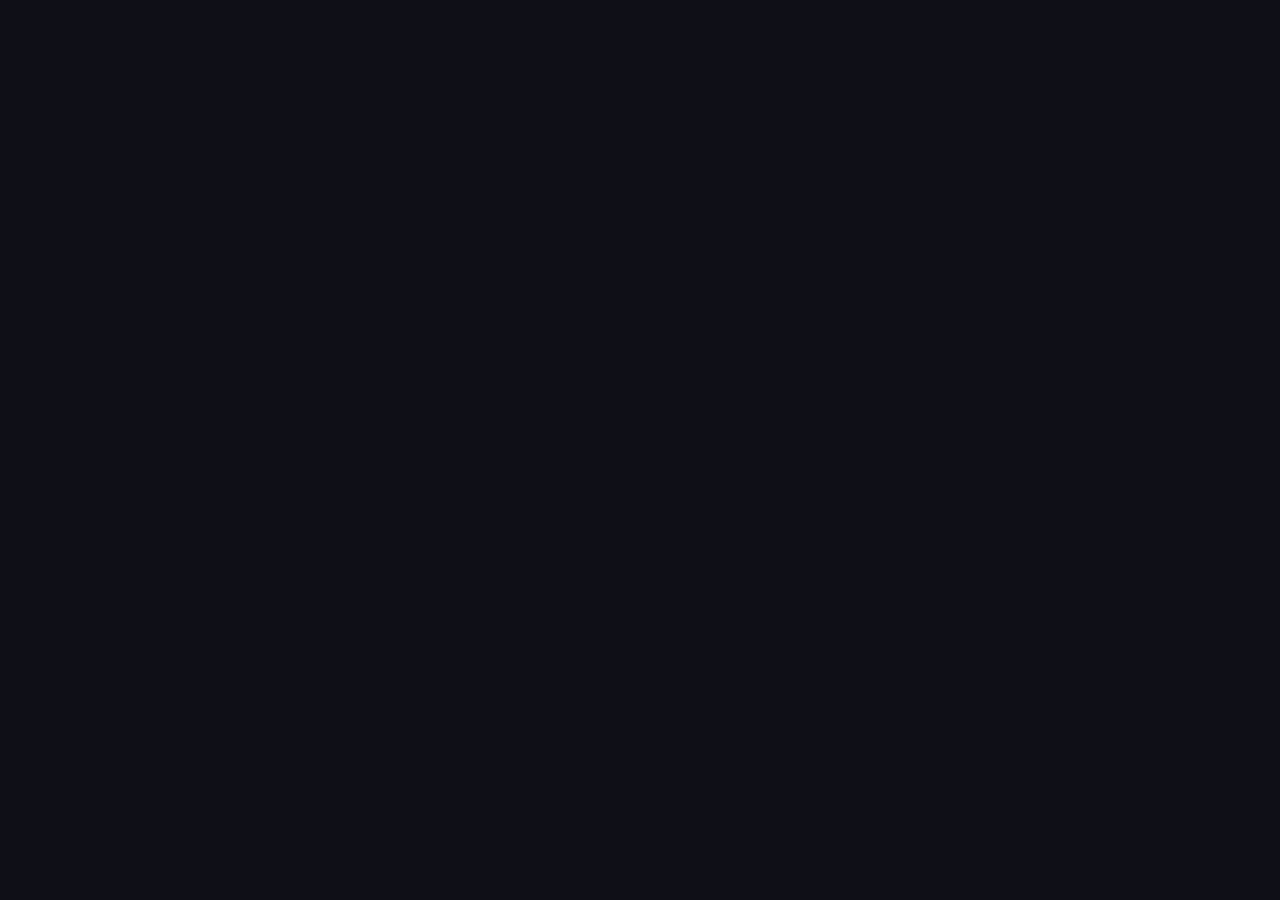
==== index.html @ 16b5cb61 "." ====
<!doctype html><html lang="en"><head><meta charset="utf-8"/><link rel="icon" href="/favicon.ico"/><meta name="viewport" content="width=device-width,initial-scale=1"/><meta name="theme-color" content="#000000"/><meta name="description" content="Web site created using create-react-app"/><link rel="apple-touch-icon" href="/logo192.png"/><link rel="manifest" href="/manifest.json"/><title>React App</title><script defer="defer" src="/static/js/main.2c284372.js"></script><link href="/static/css/main.1b2a4730.css" rel="stylesheet"></head><body><noscript>You need to enable JavaScript to run this app.</noscript><div id="root"></div></body></html>
---- static/css/main.1b2a4730.css ----
body{-webkit-font-smoothing:antialiased;-moz-osx-font-smoothing:grayscale;background:#0e0f17;color:#eee;font-family:-apple-system,BlinkMacSystemFont,Segoe UI,Roboto,Oxygen,Ubuntu,Cantarell,Fira Sans,Droid Sans,Helvetica Neue,sans-serif;margin:0}code{font-family:source-code-pro,Menlo,Monaco,Consolas,Courier New,monospace}*{box-sizing:border-box;margin:0;padding:0}.App{height:100vh;overflow:hidden;width:100vw}.loading-container{align-items:center;background:#0e0f17;color:#b0b3cc;display:flex;height:100vh;justify-content:center}.loading-content{text-align:center}.loading-icon{font-size:2.5rem;margin-bottom:16px}.loading-text{font-size:1rem}::-webkit-scrollbar{height:6px;width:6px}::-webkit-scrollbar-track{background:#1a1b28}::-webkit-scrollbar-thumb{background:#4a4d66;border-radius:4px}::-webkit-scrollbar-thumb:hover{background:#63678a}
/*# sourceMappingURL=main.1b2a4730.css.map*/
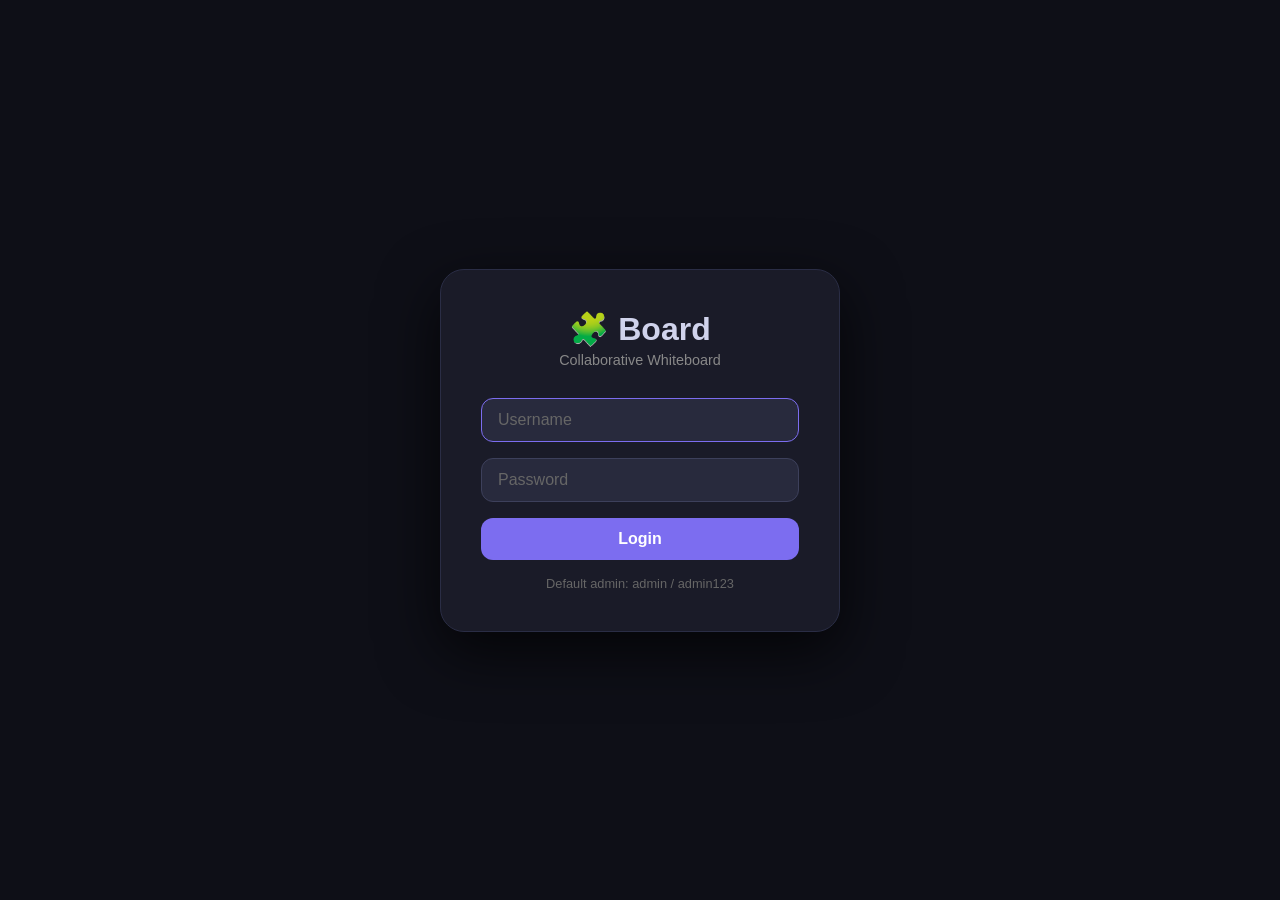
==== commit df9b4a1b: "." ====
--- a/index.html
+++ b/index.html
@@ -1 +1 @@
-<!doctype html><html lang="en"><head><meta charset="utf-8"/><link rel="icon" href="/favicon.ico"/><meta name="viewport" content="width=device-width,initial-scale=1"/><meta name="theme-color" content="#000000"/><meta name="description" content="Web site created using create-react-app"/><link rel="apple-touch-icon" href="/logo192.png"/><link rel="manifest" href="/manifest.json"/><title>React App</title><script defer="defer" src="/static/js/main.2c284372.js"></script><link href="/static/css/main.1b2a4730.css" rel="stylesheet"></head><body><noscript>You need to enable JavaScript to run this app.</noscript><div id="root"></div></body></html>+<!doctype html><html lang="en"><head><meta charset="utf-8"/><link rel="icon" href="/favicon.ico"/><meta name="viewport" content="width=device-width,initial-scale=1"/><meta name="theme-color" content="#000000"/><meta name="description" content="Web site created using create-react-app"/><link rel="apple-touch-icon" href="/logo192.png"/><link rel="manifest" href="/manifest.json"/><title>React App</title><script defer="defer" src="/static/js/main.381ca0ef.js"></script><link href="/static/css/main.1b2a4730.css" rel="stylesheet"></head><body><noscript>You need to enable JavaScript to run this app.</noscript><div id="root"></div></body></html>
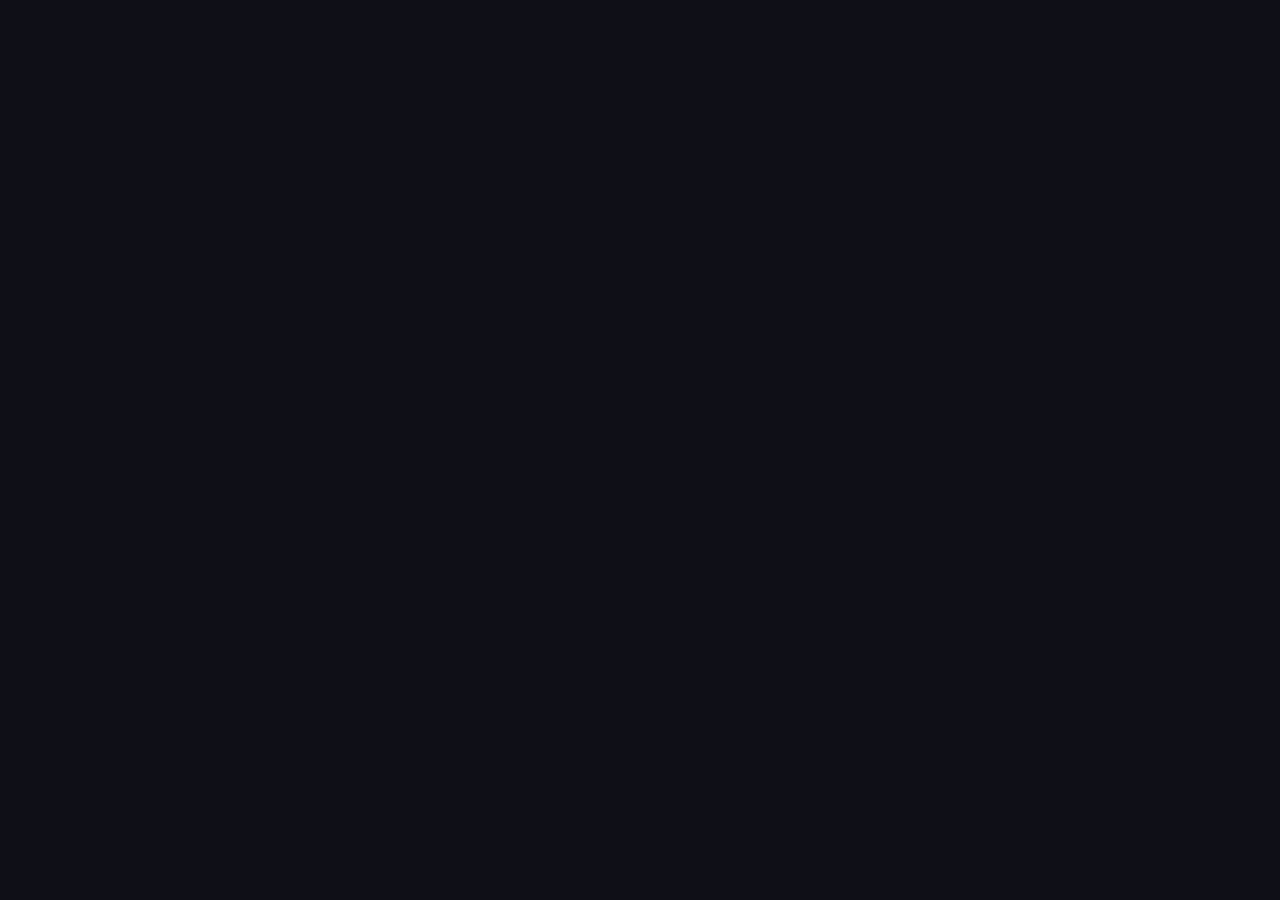
==== commit c16d5eb5: "." ====
--- a/index.html
+++ b/index.html
@@ -1 +1 @@
-<!doctype html><html lang="en"><head><meta charset="utf-8"/><link rel="icon" href="/favicon.ico"/><meta name="viewport" content="width=device-width,initial-scale=1"/><meta name="theme-color" content="#000000"/><meta name="description" content="Web site created using create-react-app"/><link rel="apple-touch-icon" href="/logo192.png"/><link rel="manifest" href="/manifest.json"/><title>React App</title><script defer="defer" src="/static/js/main.381ca0ef.js"></script><link href="/static/css/main.1b2a4730.css" rel="stylesheet"></head><body><noscript>You need to enable JavaScript to run this app.</noscript><div id="root"></div></body></html>+<!doctype html><html lang="en"><head><meta charset="utf-8"/><link rel="icon" href="/favicon.ico"/><meta name="viewport" content="width=device-width,initial-scale=1"/><meta name="theme-color" content="#000000"/><meta name="description" content="Web site created using create-react-app"/><link rel="apple-touch-icon" href="/logo192.png"/><link rel="manifest" href="/manifest.json"/><title>React App</title><script defer="defer" src="/static/js/main.7bbbef00.js"></script><link href="/static/css/main.1b2a4730.css" rel="stylesheet"></head><body><noscript>You need to enable JavaScript to run this app.</noscript><div id="root"></div></body></html>
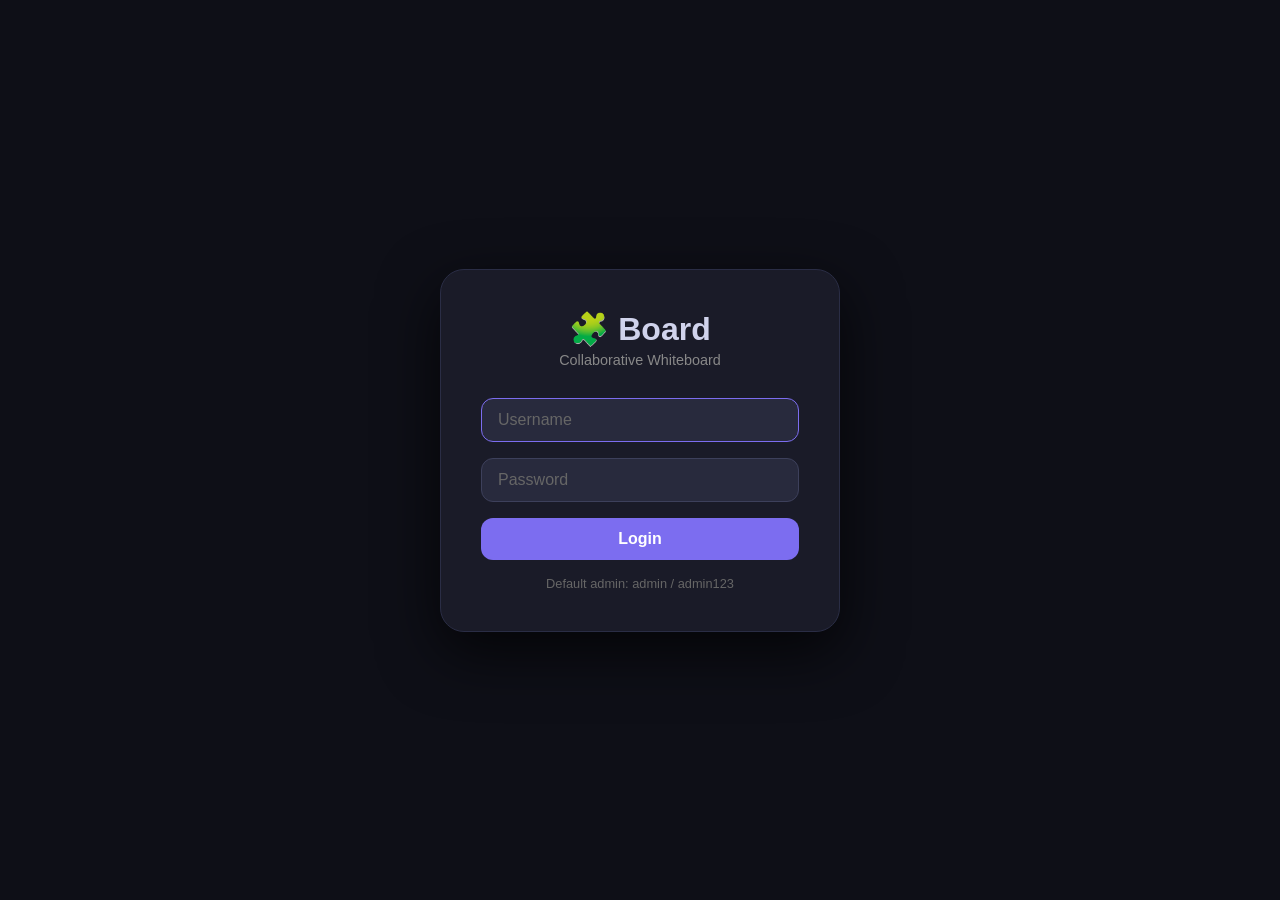
==== commit b86d0ff1: "." ====
--- a/index.html
+++ b/index.html
@@ -1 +1 @@
-<!doctype html><html lang="en"><head><meta charset="utf-8"/><link rel="icon" href="/favicon.ico"/><meta name="viewport" content="width=device-width,initial-scale=1"/><meta name="theme-color" content="#000000"/><meta name="description" content="Web site created using create-react-app"/><link rel="apple-touch-icon" href="/logo192.png"/><link rel="manifest" href="/manifest.json"/><title>React App</title><script defer="defer" src="/static/js/main.7bbbef00.js"></script><link href="/static/css/main.1b2a4730.css" rel="stylesheet"></head><body><noscript>You need to enable JavaScript to run this app.</noscript><div id="root"></div></body></html>+<!doctype html><html lang="en"><head><meta charset="utf-8"/><link rel="icon" href="/favicon.ico"/><meta name="viewport" content="width=device-width,initial-scale=1"/><meta name="theme-color" content="#000000"/><meta name="description" content="Web site created using create-react-app"/><link rel="apple-touch-icon" href="/logo192.png"/><link rel="manifest" href="/manifest.json"/><title>React App</title><script defer="defer" src="/static/js/main.3dad8aea.js"></script><link href="/static/css/main.1b2a4730.css" rel="stylesheet"></head><body><noscript>You need to enable JavaScript to run this app.</noscript><div id="root"></div></body></html>
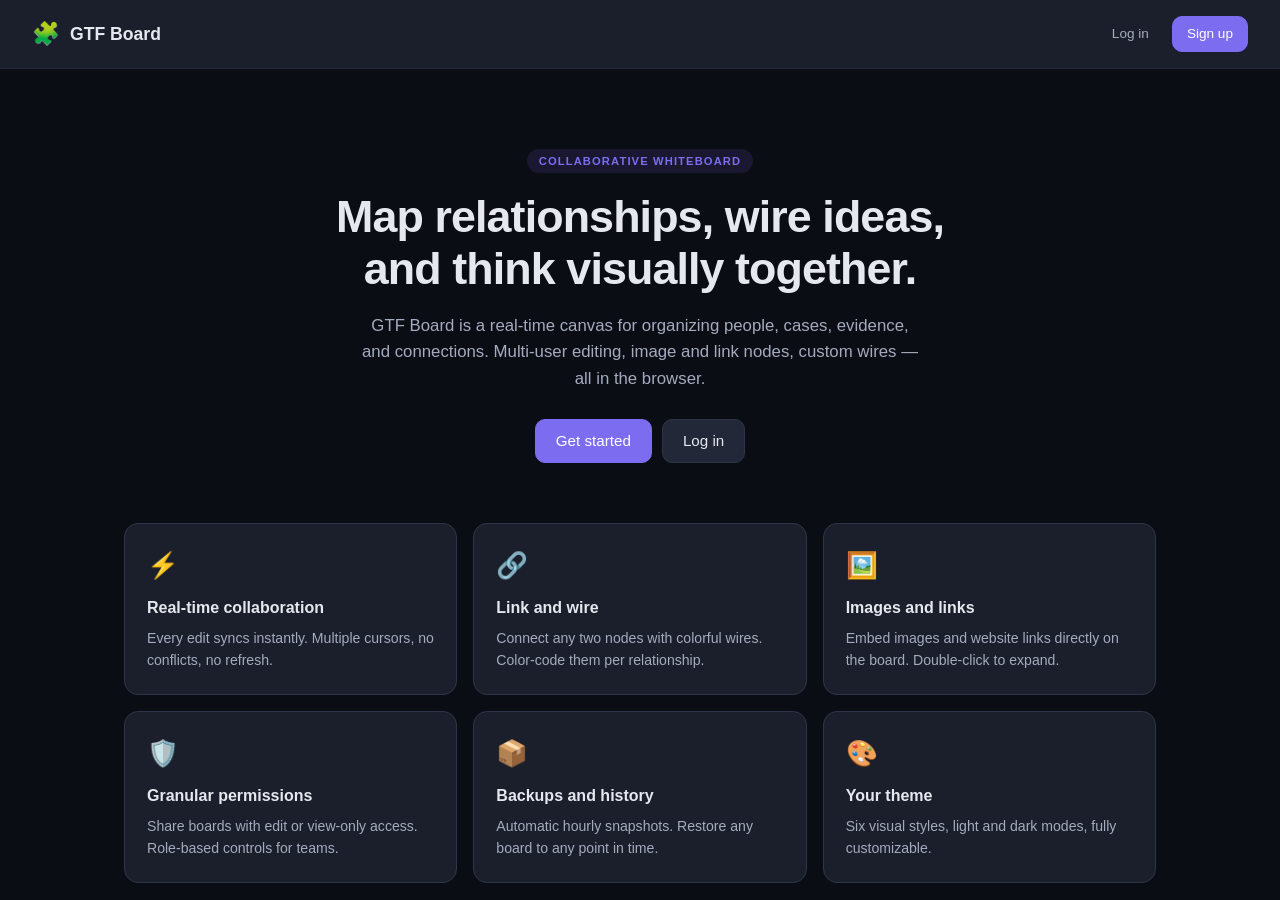
==== commit 6804c676: "." ====
--- a/index.html
+++ b/index.html
@@ -1 +1 @@
-<!doctype html><html lang="en"><head><meta charset="utf-8"/><link rel="icon" href="/favicon.ico"/><meta name="viewport" content="width=device-width,initial-scale=1"/><meta name="theme-color" content="#000000"/><meta name="description" content="Web site created using create-react-app"/><link rel="apple-touch-icon" href="/logo192.png"/><link rel="manifest" href="/manifest.json"/><title>React App</title><script defer="defer" src="/static/js/main.3dad8aea.js"></script><link href="/static/css/main.1b2a4730.css" rel="stylesheet"></head><body><noscript>You need to enable JavaScript to run this app.</noscript><div id="root"></div></body></html>+<!doctype html><html lang="en"><head><meta charset="utf-8"/><link rel="icon" href="/favicon.ico"/><meta name="viewport" content="width=device-width,initial-scale=1"/><meta name="theme-color" content="#000000"/><meta name="description" content="Web site created using create-react-app"/><link rel="apple-touch-icon" href="/logo192.png"/><link rel="manifest" href="/manifest.json"/><title>React App</title><script defer="defer" src="/static/js/main.7210a923.js"></script><link href="/static/css/main.e3ebea81.css" rel="stylesheet"></head><body><noscript>You need to enable JavaScript to run this app.</noscript><div id="root"></div></body></html>
--- a/static/css/main.e3ebea81.css
+++ b/static/css/main.e3ebea81.css
@@ -0,0 +1,2 @@
+*,:after,:before{box-sizing:border-box;margin:0;padding:0}#root,body,html{height:100%}:root{--t-fast:0.12s;--t-base:0.18s;--t-slow:0.28s;--ease:cubic-bezier(0.2,0.9,0.3,1)}body{-webkit-font-smoothing:antialiased;-moz-osx-font-smoothing:grayscale;background:var(--bg-base);color:var(--text-primary);font-family:var(--font-sans);font-size:14px;line-height:1.5;transition:background-color .18s ease,color .18s ease;transition:background-color var(--t-base) ease,color var(--t-base) ease}code,kbd,pre,samp{font-family:var(--font-mono);font-size:.9em}button,input,select,textarea{color:inherit;font-family:inherit;font-size:inherit}::selection{background:var(--accent-muted);color:var(--text-primary)}:focus{outline:none}:focus-visible{border-radius:var(--radius-sm);box-shadow:0 0 0 3px var(--accent-muted);outline:none}[role=button]:focus-visible,a:focus-visible,button:focus-visible,input:focus-visible,select:focus-visible,textarea:focus-visible{box-shadow:0 0 0 3px var(--accent-muted);outline:none}::-webkit-scrollbar{height:8px;width:8px}::-webkit-scrollbar-track{background:#0000}::-webkit-scrollbar-thumb{background:var(--border-default);border-radius:var(--radius-full)}::-webkit-scrollbar-thumb:hover{background:var(--border-strong)}*{scrollbar-color:var(--border-default) #0000;scrollbar-width:thin}.text-ellipsis{overflow:hidden;text-overflow:ellipsis;white-space:nowrap}.flex-center{align-items:center;display:flex;justify-content:center}input[type=color]{-webkit-appearance:none;appearance:none}input[type=color]::-webkit-color-swatch-wrapper{padding:0}input[type=color]::-webkit-color-swatch{border:none}*{-webkit-tap-highlight-color:transparent}@media (prefers-reduced-motion:reduce){*,:after,:before{animation-duration:.01ms!important;animation-iteration-count:1!important;scroll-behavior:auto!important;transition-duration:.01ms!important}}@media (pointer:coarse){a,button,input[type=checkbox],input[type=radio]{min-height:32px}input,select,textarea{font-size:16px}}.ui-toast-viewport{display:flex;flex-direction:column;gap:10px;max-width:100vw;pointer-events:none;position:fixed;z-index:2000}.ui-toast-bottom-right{align-items:flex-end;bottom:20px;right:20px}.ui-toast-bottom-left{align-items:flex-start;bottom:20px;left:20px}.ui-toast-top-right{align-items:flex-end;right:20px;top:20px}.ui-toast-top-left{align-items:flex-start;left:20px;top:20px}.ui-toast-top-center{top:20px}.ui-toast-bottom-center,.ui-toast-top-center{align-items:center;left:50%;transform:translateX(-50%)}.ui-toast-bottom-center{bottom:20px}.ui-toast{align-items:flex-start;animation:ui-toast-in .22s ease;background:var(--bg-panel);border:1px solid var(--border-default);border-left:4px solid var(--info);border-radius:var(--radius-md);box-shadow:var(--shadow-lg);color:var(--text-primary);display:flex;font-size:.85rem;gap:10px;max-width:400px;min-width:260px;padding:12px 14px;pointer-events:auto}@keyframes ui-toast-in{0%{opacity:0;transform:translateY(8px) scale(.98)}to{opacity:1;transform:translateY(0) scale(1)}}.ui-toast-success{border-left-color:var(--success)}.ui-toast-error{border-left-color:var(--danger)}.ui-toast-warning{border-left-color:var(--warning)}.ui-toast-info{border-left-color:var(--info)}.ui-toast-icon{align-items:center;border-radius:50%;display:flex;flex-shrink:0;font-size:.75rem;font-weight:700;height:20px;justify-content:center;margin-top:1px;width:20px}.ui-toast-success .ui-toast-icon{background:var(--success-bg);color:var(--success)}.ui-toast-error .ui-toast-icon{background:var(--danger-bg);color:var(--danger)}.ui-toast-warning .ui-toast-icon{background:var(--warning-bg);color:var(--warning)}.ui-toast-info .ui-toast-icon{background:var(--info-bg);color:var(--info)}.ui-toast-body{display:flex;flex:1 1;flex-direction:column;gap:3px;min-width:0}.ui-toast-title{font-size:.85rem;font-weight:600}.ui-toast-message{color:var(--text-secondary);line-height:1.4;word-break:break-word}.ui-toast-action{align-self:flex-start;background:#0000;border:1px solid var(--accent);border-radius:var(--radius-sm);color:var(--accent);cursor:pointer;font-family:inherit;font-size:.75rem;font-weight:600;margin-top:6px;padding:4px 10px}.ui-toast-action:hover{background:var(--accent-muted)}.ui-toast-close{background:#0000;border:none;border-radius:var(--radius-sm);color:var(--text-muted);cursor:pointer;flex-shrink:0;font-size:.85rem;line-height:1;padding:2px 6px}.ui-toast-close:hover{background:var(--bg-hover);color:var(--text-primary)}@media (max-width:600px){.ui-toast-viewport{align-items:stretch;bottom:12px;left:12px;right:12px;top:auto;transform:none}.ui-toast-top-center,.ui-toast-top-left,.ui-toast-top-right{align-items:stretch;bottom:auto;left:12px;right:12px;top:12px}.ui-toast{max-width:100%;min-width:0}}.App{color:var(--text-primary);overflow:hidden;width:100%}.App,.loading-container{background:var(--bg-base);height:100vh;height:100dvh}.loading-container{align-items:center;color:var(--text-secondary);display:flex;justify-content:center}.loading-content{text-align:center}.loading-icon{animation:pulse-soft 1.6s ease-in-out infinite;font-size:2.5rem;margin-bottom:16px}.loading-text{color:var(--text-secondary);font-size:.95rem;letter-spacing:.02em}@keyframes pulse-soft{0%,to{opacity:1}50%{opacity:.55}}.App{animation:appFadeIn var(--t-base) ease}@keyframes appFadeIn{0%{opacity:0}to{opacity:1}}
+/*# sourceMappingURL=main.e3ebea81.css.map*/
